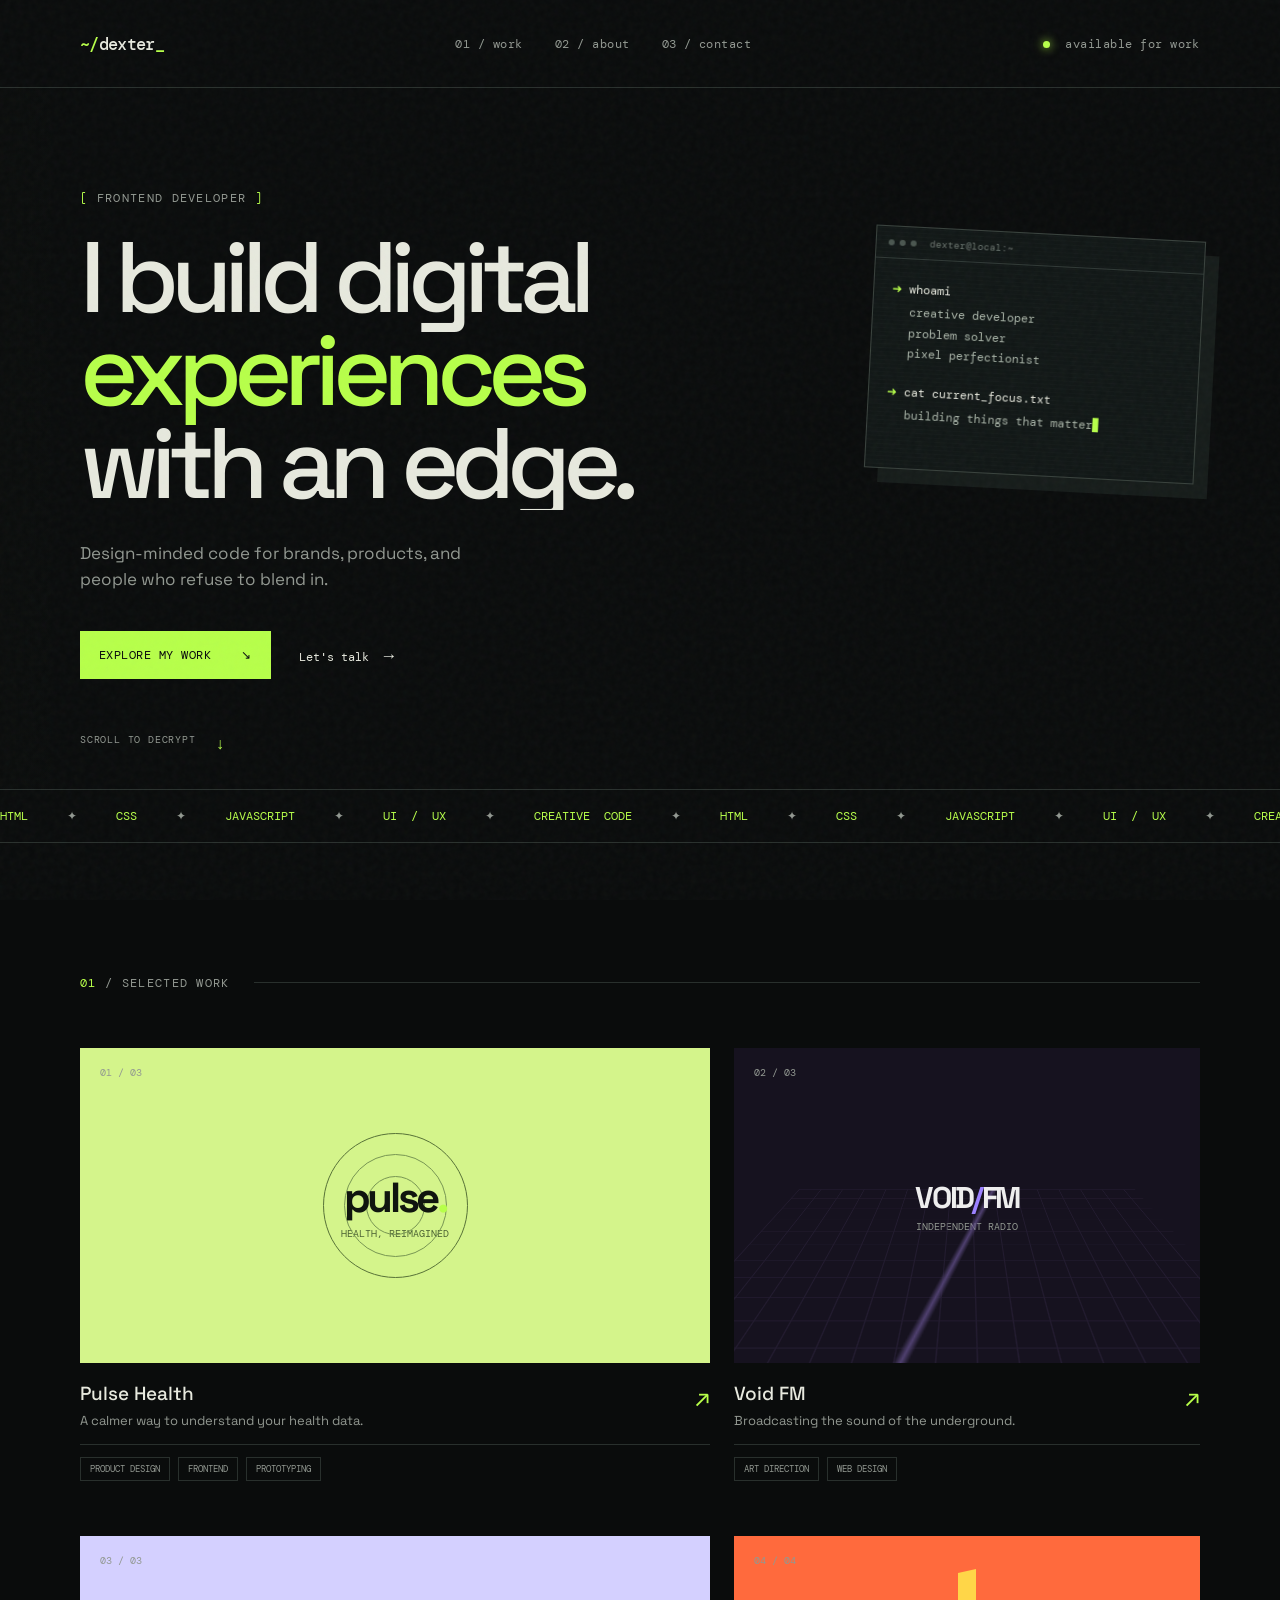
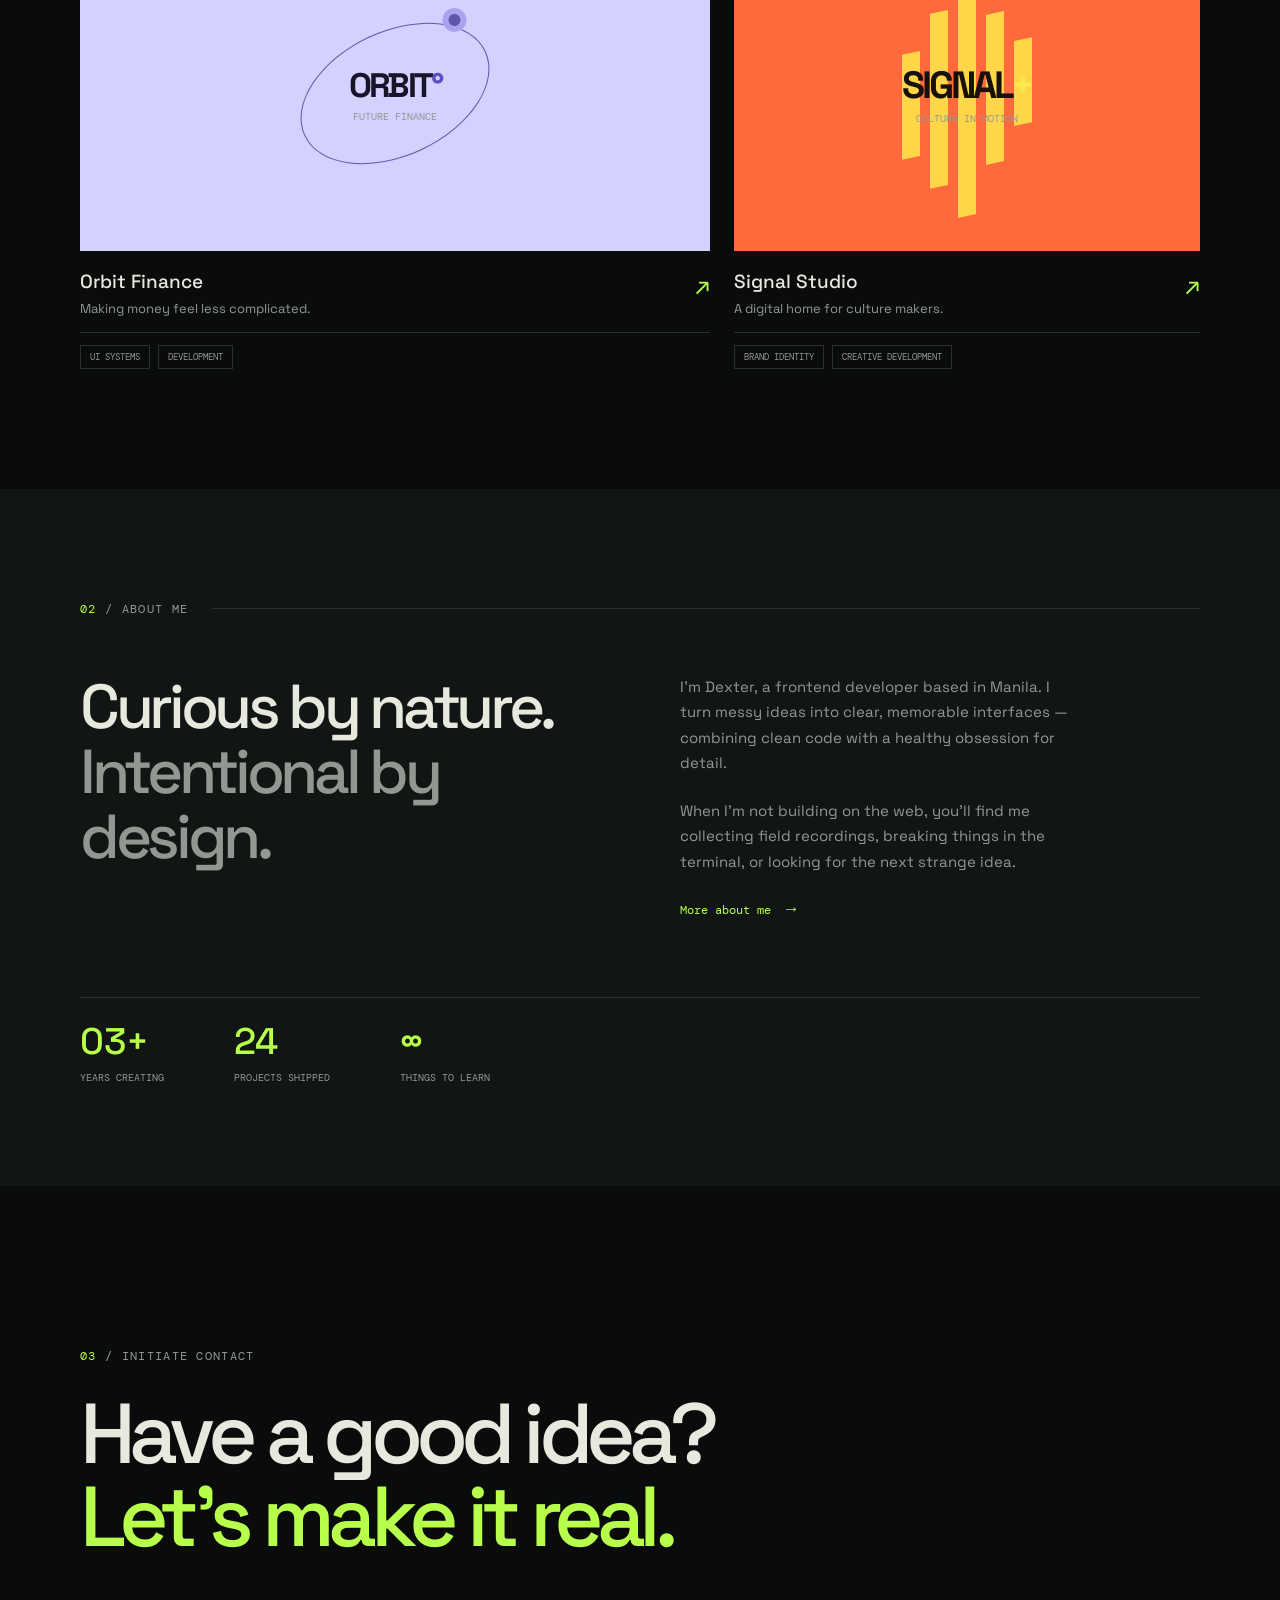
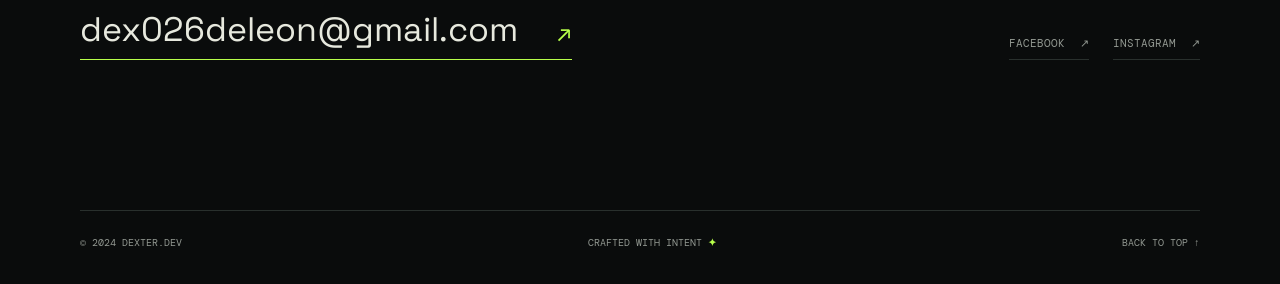
==== index.html @ cd5ebeda "Deploy to GitHub Pages: Move index.html to root and update all links - Added root-level index.html f" ====
<!DOCTYPE html>
<html lang="en">
<head>
    <meta charset="UTF-8">
    <meta name="author" content="Dexter De Leon">
    <meta name="description" content="Dexter De Leon is a frontend developer and creative technologist building sharp, human-centered digital experiences.">
    <meta name="viewport" content="width=device-width, initial-scale=1.0">
    <title>dexter.dev // portfolio</title>
    <link rel="icon" href="./images/images.png" type="image/png">
    <link rel="stylesheet" href="./css/style.css">
</head>
<body>
    <div class="noise" aria-hidden="true"></div>
    <header class="site-header">
        <a class="brand" href="#top" aria-label="Dexter home"><span class="prompt">~/</span>dexter<span class="cursor">_</span></a>
        <nav aria-label="Primary navigation">
            <a href="#work">01 / work</a>
            <a href="#about">02 / about</a>
            <a href="#contact">03 / contact</a>
        </nav>
        <span class="status"><i></i> available for work</span>
    </header>

    <main id="top">
        <section class="hero wrapper">
            <div class="hero-copy">
                <p class="eyebrow"><span class="green">[</span> frontend developer <span class="green">]</span></p>
                <h1>I build digital<br><em>experiences</em><br>with an edge.</h1>
                <p class="lede">Design-minded code for brands, products, and people who refuse to blend in.</p>
                <div class="hero-actions">
                    <a class="button button-primary" href="#work">Explore my work <span>↘</span></a>
                    <a class="text-link" href="#contact">Let's talk <span>→</span></a>
                </div>
            </div>
            <div class="terminal-card" aria-label="Developer terminal">
                <div class="terminal-bar"><span></span><span></span><span></span><b>dexter@local:~</b></div>
                <div class="terminal-body">
                    <p><span class="green">➜</span> whoami</p>
                    <p class="terminal-output">creative developer<br>problem solver<br>pixel perfectionist</p>
                    <p><span class="green">➜</span> cat current_focus.txt</p>
                    <p class="terminal-output">building things that matter<span class="blink">▋</span></p>
                </div>
            </div>
            <div class="scroll-note"><span>scroll to decrypt</span><b>↓</b></div>
        </section>

        <section class="marquee" aria-label="Skills">
            <div>HTML <span>✦</span> CSS <span>✦</span> JAVASCRIPT <span>✦</span> UI / UX <span>✦</span> CREATIVE CODE <span>✦</span> HTML <span>✦</span> CSS <span>✦</span> JAVASCRIPT <span>✦</span> UI / UX <span>✦</span> CREATIVE CODE <span>✦</span></div>
        </section>

        <section id="work" class="section wrapper">
            <div class="section-heading"><p class="eyebrow"><span class="green">01</span> / selected work</p><span class="heading-line"></span></div>
            <div class="work-grid">
                <a class="project project-featured" href="./html/pulse-health.html">
                    <div class="project-visual visual-pulse"><span class="visual-label">01 / 03</span><div class="pulse-ring"></div><strong>pulse<span>.</span></strong><small>health, reimagined</small></div>
                    <div class="project-info"><div><h3>Pulse Health</h3><p>A calmer way to understand your health data.</p></div><span class="arrow">↗</span></div>
                    <div class="tags"><span>product design</span><span>frontend</span><span>prototyping</span></div>
                </a>
                <a class="project" href="./html/void-fm.html">
                    <div class="project-visual visual-void"><span class="visual-label">02 / 03</span><div class="void-grid"></div><strong>VOID<span>/</span>FM</strong><small>independent radio</small></div>
                    <div class="project-info"><div><h3>Void FM</h3><p>Broadcasting the sound of the underground.</p></div><span class="arrow">↗</span></div>
                    <div class="tags"><span>art direction</span><span>web design</span></div>
                </a>
                <a class="project" href="./html/orbit-finance.html">
                    <div class="project-visual visual-orbit"><span class="visual-label">03 / 03</span><div class="orbit"></div><strong>ORBIT<span>°</span></strong><small>future finance</small></div>
                    <div class="project-info"><div><h3>Orbit Finance</h3><p>Making money feel less complicated.</p></div><span class="arrow">↗</span></div>
                    <div class="tags"><span>ui systems</span><span>development</span></div>
                </a>
                <a class="project project-fourth" href="./html/signal-studio.html">
                    <div class="project-visual visual-signal"><span class="visual-label">04 / 04</span><div class="signal-bars"><i></i><i></i><i></i><i></i><i></i></div><strong>SIGNAL<span>+</span></strong><small>culture in motion</small></div>
                    <div class="project-info"><div><h3>Signal Studio</h3><p>A digital home for culture makers.</p></div><span class="arrow">↗</span></div>
                    <div class="tags"><span>brand identity</span><span>creative development</span></div>
                </a>
            </div>
        </section>

        <section id="about" class="about-section">
            <div class="wrapper about-layout">
                <div class="section-heading"><p class="eyebrow"><span class="green">02</span> / about me</p><span class="heading-line"></span></div>
                <div class="about-content">
                    <h2>Curious by nature.<br><span>Intentional by design.</span></h2>
                    <div class="about-text"><p>I'm Dexter, a frontend developer based in Manila. I turn messy ideas into clear, memorable interfaces — combining clean code with a healthy obsession for detail.</p><p>When I'm not building on the web, you'll find me collecting field recordings, breaking things in the terminal, or looking for the next strange idea.</p><a class="text-link" href="./html/aboutme.html">More about me <span>→</span></a></div>
                </div>
                <div class="stats"><div><strong>03+</strong><span>years creating</span></div><div><strong>24</strong><span>projects shipped</span></div><div><strong>∞</strong><span>things to learn</span></div></div>
            </div>
        </section>

        <section id="contact" class="contact-section wrapper">
            <p class="eyebrow"><span class="green">03</span> / initiate contact</p>
            <h2>Have a good idea?<br><em>Let's make it real.</em></h2>
            <div class="contact-links">
                <a class="contact-email" href="mailto:dex026deleon@gmail.com">dex026deleon@gmail.com <span>↗</span></a>
                <div class="social-links" aria-label="Social media links">
                    <a href="https://www.facebook.com/deex3deex/" target="_blank" rel="noopener noreferrer"><span>facebook</span> ↗</a>
                    <a href="https://www.instagram.com/dexx3dexx/?hl=en" target="_blank" rel="noopener noreferrer"><span>instagram</span> ↗</a>
                </div>
            </div>
        </section>
    </main>
    <footer class="site-footer wrapper"><span>© 2024 dexter.dev</span><span>crafted with intent <b>✦</b></span><a href="#top">back to top ↑</a></footer>
</body>
</html>
---- css/style.css ----
@import url('https://fonts.googleapis.com/css2?family=DM+Mono:wght@400;500&family=Space+Grotesk:wght@400;500;600;700&display=swap');

:root{--ink:#0a0c0c;--paper:#e7e9de;--muted:#929891;--green:#b7ff4a;--line:#29302d;--purple:#9c82ff}
*{box-sizing:border-box}html{scroll-behavior:smooth}body{margin:0;overflow-x:hidden;background:var(--ink);color:var(--paper);font-family:'Space Grotesk',Arial,sans-serif}a{color:inherit;text-decoration:none}.wrapper{width:min(1120px,calc(100% - 64px));margin:auto}.noise{position:fixed;inset:0;pointer-events:none;opacity:.035;z-index:5;background-image:url("data:image/svg+xml,%3Csvg viewBox='0 0 180 180' xmlns='http://www.w3.org/2000/svg'%3E%3Cfilter id='n'%3E%3CfeTurbulence type='fractalNoise' baseFrequency='.8' numOctaves='4' stitchTiles='stitch'/%3E%3C/filter%3E%3Crect width='100%25' height='100%25' filter='url(%23n)'/%3E%3C/svg%3E")}.site-header{height:88px;border-bottom:1px solid var(--line);display:flex;align-items:center;justify-content:space-between;padding:0 max(32px,calc((100vw - 1120px)/2));font-family:'DM Mono',monospace;font-size:12px;letter-spacing:.04em}.brand{font-size:17px;font-weight:500;letter-spacing:-.04em}.prompt,.green{color:var(--green)}.cursor{color:var(--green);animation:blink 1s step-end infinite}.site-header nav{display:flex;gap:32px;color:var(--muted)}.site-header nav a:hover,.text-link:hover,.site-footer a:hover{color:var(--green)}.status{color:var(--muted)}.status i{display:inline-block;width:7px;height:7px;background:var(--green);border-radius:50%;margin-right:8px;box-shadow:0 0 10px var(--green)}.hero{min-height:600px;display:flex;align-items:center;position:relative;padding:90px 0 110px}.hero-copy{width:64%;position:relative;z-index:1}.eyebrow{color:var(--muted);font:12px 'DM Mono',monospace;text-transform:uppercase;letter-spacing:.11em}.hero h1{font-size:clamp(52px,8vw,100px);line-height:.93;letter-spacing:-.08em;margin:25px 0 30px;font-weight:500}.hero h1 em,.contact-section em{color:var(--green);font-style:normal}.lede{max-width:390px;color:var(--muted);font-size:17px;line-height:1.55}.hero-actions{display:flex;align-items:center;gap:28px;margin-top:38px}.button{display:inline-flex;align-items:center;gap:30px;padding:15px 18px;border:1px solid var(--green);font:12px 'DM Mono',monospace;text-transform:uppercase;letter-spacing:.04em}.button-primary{background:var(--green);color:var(--ink)}.button-primary:hover{background:transparent;color:var(--green)}.text-link{font:12px 'DM Mono',monospace;color:var(--paper)}.text-link span{font-size:17px;margin-left:8px}.terminal-card{position:absolute;right:0;top:145px;width:330px;background:#111716;border:1px solid #39423d;box-shadow:14px 14px 0 #161c1a;transform:rotate(3deg)}.terminal-bar{height:32px;border-bottom:1px solid #303936;display:flex;align-items:center;gap:5px;padding:0 12px;color:#69736d;font:10px 'DM Mono',monospace}.terminal-bar span{width:6px;height:6px;border-radius:50%;background:#4a564f}.terminal-bar b{font-weight:400;margin-left:8px}.terminal-body{padding:20px 18px 25px;font:12px/1.7 'DM Mono',monospace}.terminal-body p{margin:0}.terminal-output{color:#a8b3a7;margin:3px 0 18px!important;padding-left:18px}.blink{color:var(--green);animation:blink 1s step-end infinite}.scroll-note{position:absolute;bottom:35px;left:0;display:flex;gap:20px;color:var(--muted);font:10px 'DM Mono',monospace;text-transform:uppercase;letter-spacing:.08em}.scroll-note b{color:var(--green);font-size:16px}.marquee{border-block:1px solid var(--line);overflow:hidden;padding:18px 0;color:var(--green);white-space:nowrap;font:12px 'DM Mono',monospace}.marquee div{word-spacing:7px;animation:move 30s linear infinite}.marquee span{color:var(--muted);margin:0 25px}.section{padding:120px 0}.section-heading{display:flex;align-items:center;gap:24px;margin-bottom:45px}.heading-line{height:1px;background:var(--line);flex:1}.work-grid{display:grid;grid-template-columns:1.15fr .85fr;gap:55px 24px}.project:nth-child(3){grid-column:auto}.project-visual{height:315px;position:relative;overflow:hidden;display:flex;flex-direction:column;justify-content:center;align-items:center}.visual-label{position:absolute;top:18px;left:20px;color:var(--muted);font:10px 'DM Mono',monospace}.project-visual strong{font-size:42px;letter-spacing:-.08em;position:relative}.project-visual strong span{color:var(--green)}.project-visual small{font:10px 'DM Mono',monospace;text-transform:uppercase;color:var(--muted);margin-top:3px}.visual-pulse{background:#d4f48b;color:#10150f}.visual-pulse small{color:#4d6335}.pulse-ring{width:145px;height:145px;border:1px solid #587238;border-radius:50%;position:absolute;animation:pulse 3s infinite}.pulse-ring:after,.pulse-ring:before{content:'';position:absolute;inset:20px;border:1px solid #789653;border-radius:50%}.pulse-ring:after{inset:42px}.visual-void{background:#16121f;color:#eee}.visual-void strong{font-size:30px}.visual-void strong span{color:var(--purple)}.void-grid{position:absolute;inset:0;background:linear-gradient(105deg,transparent 48%,#6d589a 49%,transparent 50%),linear-gradient(#292039 1px,transparent 1px),linear-gradient(90deg,#292039 1px,transparent 1px);background-size:auto,30px 30px,30px 30px;opacity:.65;transform:perspective(300px) rotateX(40deg) scale(1.4);transform-origin:bottom}.visual-orbit{background:#d4d0ff;color:#191529}.visual-orbit strong{font-size:34px}.visual-orbit strong span{color:#5d50bd}.orbit{height:125px;width:200px;border:1px solid #6156a7;border-radius:50%;transform:rotate(-25deg);position:absolute}.orbit:after{content:'';position:absolute;width:12px;height:12px;background:#6156a7;border-radius:50%;right:8px;top:14px;box-shadow:0 0 0 6px #aaa4ef}.project{display:block}.project-info{display:flex;justify-content:space-between;margin-top:18px;border-bottom:1px solid var(--line);padding-bottom:15px}.project h3{font-size:19px;margin:0 0 6px;font-weight:500}.project-info p{color:var(--muted);font-size:13px;margin:0}.arrow{font-size:25px;color:var(--green);transition:transform .3s ease}.project:hover .arrow{transform:translate(4px,-4px)}.tags{display:flex;gap:8px;margin-top:12px;flex-wrap:wrap}.tags span{border:1px solid var(--line);padding:5px 9px;color:var(--muted);font-size:10px;text-transform:uppercase;transition:all .3s ease;cursor:default}.project:hover .tags span{border-color:var(--green);color:var(--green);background:rgba(183,255,74,.05);box-shadow:0 0 12px rgba(183,255,74,.1)}.tags span:nth-child(2){transition-delay:.05s}.tags span:nth-child(3){transition-delay:.1s}.tags{display:flex;gap:8px;margin-top:12px}.tags span{border:1px solid var(--line);padding:5px 9px;color:var(--muted);font:9px 'DM Mono',monospace;text-transform:uppercase}.about-section{background:#111615;padding:100px 0}.about-content{display:grid;grid-template-columns:1fr 1fr;gap:80px}.about-content h2{font-size:clamp(35px,5vw,62px);line-height:1.05;letter-spacing:-.07em;font-weight:500;margin:0}.about-content h2 span{color:var(--muted)}.about-text{max-width:400px;color:var(--muted);font-size:15px;line-height:1.7}.about-text p{margin:0 0 22px}.about-text .text-link{color:var(--green)}.stats{border-top:1px solid var(--line);display:flex;gap:70px;margin-top:75px;padding-top:20px}.stats strong{font-size:37px;font-weight:500;display:block;color:var(--green)}.stats span{color:var(--muted);font:10px 'DM Mono',monospace;text-transform:uppercase}.contact-section{padding:150px 0}.contact-section h2{font-size:clamp(44px,7vw,85px);font-weight:500;line-height:.98;letter-spacing:-.08em;margin:28px 0 50px}.contact-email{font-size:clamp(20px,3vw,34px);border-bottom:1px solid var(--green);padding-bottom:8px}.contact-email span{color:var(--green);font-size:24px;margin-left:30px}.site-footer{border-top:1px solid var(--line);padding:25px 0 35px;display:flex;justify-content:space-between;color:var(--muted);font:10px 'DM Mono',monospace;text-transform:uppercase}.site-footer b{color:var(--green)}.about-page{padding:110px 0 180px}.about-page h1{font-size:clamp(55px,10vw,130px);line-height:.9;letter-spacing:-.09em;font-weight:500;margin:28px 0 90px}.about-page h1 em{color:var(--green);font-style:normal}.about-page-grid{display:grid;grid-template-columns:1fr 1fr;gap:100px;margin-bottom:65px}.about-page-copy{max-width:490px;color:var(--muted);font-size:16px;line-height:1.7}.large-copy{color:var(--paper);font-size:26px;line-height:1.25!important;letter-spacing:-.03em}.large-copy span{color:var(--green)}.manifesto{border-top:1px solid var(--line);font:14px 'DM Mono',monospace}.manifesto p{border-bottom:1px solid var(--line);padding:18px 0;margin:0}.manifesto .green{margin-right:20px}.back-link{position:absolute;left:50%;transform:translateX(-50%);color:var(--muted)}
@keyframes blink{50%{opacity:0}}@keyframes move{to{transform:translateX(-25%)}}@keyframes pulse{50%{transform:scale(1.12);opacity:.55}}
.contact-links{display:flex;align-items:flex-end;justify-content:space-between;gap:30px}.social-links{display:flex;gap:24px;font:11px 'DM Mono',monospace;text-transform:uppercase}.social-links a{color:var(--muted);border-bottom:1px solid var(--line);padding-bottom:9px}.social-links a:hover{color:var(--green);border-color:var(--green)}.social-links a span{margin-right:8px}
@media(max-width:700px){.wrapper{width:calc(100% - 40px)}.site-header{height:70px;padding:0 20px}.site-header nav{display:none}.status{font-size:9px}.hero{padding:80px 0 110px;min-height:720px;display:block}.hero-copy{width:100%}.hero h1{font-size:57px}.terminal-card{position:relative;right:auto;top:auto;margin:65px 0 0 auto;width:min(330px,100%)}.scroll-note{bottom:25px}.section{padding:80px 0}.work-grid{display:block}.project{margin-bottom:50px}.project:nth-child(3){grid-column:auto}.project-visual{height:270px}.about-section{padding:75px 0}.about-content,.about-page-grid{display:block}.about-content h2{margin-bottom:35px}.stats{gap:25px;margin-top:55px}.stats strong{font-size:28px}.stats span{font-size:8px}.contact-section{padding:100px 0}.contact-section h2{margin-bottom:38px}.contact-email span{margin-left:10px}.site-footer{gap:15px;flex-wrap:wrap}.site-footer span:nth-child(2){display:none}.about-page{padding:80px 0 120px}.about-page h1{margin-bottom:60px}.about-page-grid{margin-bottom:50px}.about-page-copy{margin-bottom:60px}.back-link{position:static;transform:none;margin-left:auto;font-size:10px}}
@media(max-width:700px){.contact-links{align-items:flex-start;flex-direction:column}.social-links{flex-wrap:wrap}}
.project{display:block}.case-main{padding:105px 0 140px;animation:case-enter .9s cubic-bezier(.22,1,.36,1) both}.case-main h1{font-size:clamp(58px,10vw,128px);line-height:.9;letter-spacing:-.09em;font-weight:500;margin:25px 0 18px;animation:case-title-in 1s cubic-bezier(.22,1,.36,1) .2s both}.case-main .case-intro{animation:case-intro-in .8s ease .35s both}.case-main h1 em{color:var(--green);font-style:normal}.case-intro{color:var(--muted);font-size:20px;margin:0 0 60px}.case-hero{height:490px;position:relative;display:flex;align-items:center;justify-content:center;flex-direction:column;overflow:hidden;animation:case-hero-in 1.2s cubic-bezier(.22,1,.36,1) .4s both}.case-hero strong{font-size:clamp(55px,9vw,110px);letter-spacing:-.09em;position:relative}.case-hero strong span{color:var(--green)}.case-hero small{font:12px 'DM Mono',monospace;text-transform:uppercase;color:var(--muted);position:relative}.case-hero .pulse-ring{width:260px;height:260px}.case-hero .void-grid{transform:perspective(500px) rotateX(35deg) scale(1.4)}.case-details{display:grid;grid-template-columns:repeat(3,1fr);border-bottom:1px solid var(--line);padding:25px 0 32px;gap:20px;animation:case-details-in .9s ease .5s both}.case-details span,.case-details b{display:block;font:10px 'DM Mono',monospace;text-transform:uppercase}.case-details span{color:var(--muted);margin-bottom:12px}.case-details b{font-weight:400}.case-copy{display:grid;grid-template-columns:1fr 1fr;gap:80px;padding:100px 0;animation:case-copy-in 1s ease .6s both}.case-copy h2{font-size:clamp(40px,6vw,72px);line-height:.95;letter-spacing:-.08em;font-weight:500;margin:22px 0}.case-copy>div:last-child{max-width:430px;color:var(--muted);font-size:16px;line-height:1.7}.case-copy>div:last-child p{margin:0 0 22px}
@media(max-width:700px){.case-main{padding:75px 0 100px}.case-intro{font-size:17px;margin-bottom:40px}.case-hero{height:330px}.case-details{grid-template-columns:1fr;gap:18px}.case-details span{margin-bottom:5px}.case-copy{display:block;padding:70px 0}.case-copy>div:last-child{margin-top:40px}.case-main .button{font-size:10px}}
.visual-signal{background:#ff6a3d;color:#18100d}.visual-signal strong{font-size:38px}.visual-signal strong span{color:#ffe94a}.signal-bars{position:absolute;inset:0;display:flex;align-items:center;justify-content:center;gap:10px;transform:skewY(-12deg);opacity:.85}.signal-bars i{display:block;width:18px;height:105px;background:#ffe94a}.signal-bars i:nth-child(2){height:175px}.signal-bars i:nth-child(3){height:245px}.signal-bars i:nth-child(4){height:150px}.signal-bars i:nth-child(5){height:85px}.visual-signal strong,.visual-signal small{z-index:1}.case-hero .signal-bars{gap:16px}.case-hero .signal-bars i{width:28px}
@media(max-width:700px){.case-hero .signal-bars{gap:8px}.case-hero .signal-bars i{width:18px}}
@media(max-width:700px){html,body{width:100%;min-width:0}.wrapper{width:calc(100% - 32px)}.site-header{padding:0 16px;gap:14px}.site-header .status{white-space:nowrap}.hero{padding:64px 0 95px;min-height:auto}.hero h1{font-size:clamp(42px,14vw,62px);max-width:100%;word-break:normal}.hero-copy{width:100%}.lede{font-size:15px;max-width:32rem}.hero-actions{gap:18px;flex-wrap:wrap}.button{max-width:100%;gap:18px}.terminal-card{width:calc(100% - 12px);margin:52px 0 0 auto}.scroll-note{position:relative;bottom:auto;margin-top:58px}.marquee{font-size:10px}.marquee span{margin:0 14px}.section{padding:76px 0}.section-heading{gap:14px;margin-bottom:30px}.work-grid{grid-template-columns:1fr;gap:0}.project,.project:nth-child(3){grid-column:auto;width:100%;margin-bottom:48px}.project-visual{height:240px}.project-visual strong{font-size:36px}.about-section{padding:76px 0}.about-content{grid-template-columns:1fr;gap:34px}.about-content h2{font-size:clamp(38px,11vw,54px)}.about-text{font-size:14px}.stats{gap:0;justify-content:space-between}.stats strong{font-size:26px}.stats span{font-size:8px}.contact-section{padding:90px 0}.contact-section h2{font-size:clamp(40px,12vw,60px)}.contact-links{width:100%}.contact-email{font-size:clamp(18px,5vw,27px);word-break:break-word}.social-links{gap:16px}.site-footer{padding-bottom:24px}.case-main{padding:72px 0 90px}.case-main h1{font-size:clamp(52px,15vw,80px)}.case-intro{font-size:17px;line-height:1.4}.case-hero{height:300px}.case-details{grid-template-columns:1fr 1fr;gap:24px 14px}.case-details>div:last-child{grid-column:1/-1}.case-details b{line-height:1.4}.case-copy{grid-template-columns:1fr;gap:20px;padding:68px 0}.case-copy h2{font-size:clamp(42px,12vw,65px)}.case-copy>div:last-child{font-size:15px}.case-main .button{white-space:normal}.about-page{padding:72px 0 100px}.about-page h1{font-size:clamp(54px,16vw,88px);margin-bottom:52px}.about-page-grid{grid-template-columns:1fr;gap:0}.large-copy{font-size:22px}.manifesto{margin-top:45px}}
@media(max-width:700px){.site-header .back-link{position:static;left:auto;transform:none;margin-left:auto;white-space:nowrap}.case-page .site-header{gap:8px}.case-page .site-header .status{display:none}.case-page .site-header .back-link{font-size:10px}}
::selection{background:var(--green);color:var(--ink)}a:focus-visible{outline:2px solid var(--green);outline-offset:5px}.project{transition:transform .25s ease}.project:hover{transform:translateY(-8px)}.project:hover .project-visual{box-shadow:0 0 0 1px var(--green),0 0 30px rgba(183,255,74,.12),0 0 50px rgba(183,255,74,.08),inset 0 0 20px rgba(183,255,74,.05)}.project-visual{transition:box-shadow .25s ease,transform .35s ease}.project:hover .project-visual{transform:scale(1.03)}.project-info h3{transition:color .2s ease}.project:hover .project-info h3{color:var(--green)}.project:before{content:"";position:absolute;top:0;left:-100%;width:100%;height:100%;background:linear-gradient(90deg,transparent,rgba(255,255,255,.1),transparent);transition:left .6s ease;pointer-events:none;z-index:10}.project:hover:before{left:100%}.terminal-card:after,.case-hero:after{content:"";position:absolute;inset:0;pointer-events:none;background:repeating-linear-gradient(0deg,transparent 0,transparent 3px,rgba(255,255,255,.025) 4px);mix-blend-mode:screen}.terminal-card{overflow:hidden}.case-hero{isolation:isolate}.case-hero:after{z-index:2}.project{position:relative;overflow:hidden}
.site-header nav a,.text-link,.social-links a,.site-footer a{position:relative;transition:color .35s ease}.site-header nav a:after,.text-link:after,.social-links a:after,.site-footer a:after{content:"";position:absolute;left:0;right:100%;bottom:-7px;height:1px;background:var(--green);transition:right .35s cubic-bezier(.22,1,.36,1)}.site-header nav a:hover:after,.text-link:hover:after,.social-links a:hover:after,.site-footer a:hover:after{right:0}.button{position:relative;overflow:hidden;transition:color .35s ease,background-color .35s ease,box-shadow .35s ease}.button:before{content:"";position:absolute;top:0;bottom:0;left:-40%;width:25%;background:rgba(255,255,255,.3);transform:skewX(-18deg);transition:left .6s ease}.button:hover:before{left:125%}.button:hover{box-shadow:0 0 24px rgba(183,255,74,.16)}.contact-email{transition:color .35s ease,border-color .35s ease}.contact-email:hover{color:var(--green);border-color:var(--paper)}.social-links a:hover{transform:translateY(-2px)}.social-links a{transition:color .35s ease,transform .35s ease}.project{transition:transform .5s cubic-bezier(.22,1,.36,1)}.project:hover{transform:translateY(-6px)}.project-visual{transition:box-shadow .5s ease,filter .5s ease}.project:hover .project-visual{filter:saturate(1.08)}
.hero:before{content:"";position:absolute;inset:0;pointer-events:none;background:linear-gradient(90deg,transparent 0,rgba(183,255,74,.04) 50%,transparent 100%);transform:translateX(-100%)}.project{transition:transform .25s ease}.project:hover{transform:translateY(-8px)}
/* Keep the whole page alive, not just the hero. */
.about-section,.contact-section{animation:section-drift 9s ease-in-out infinite alternate}.project{animation:project-entrance .8s cubic-bezier(.22,1,.36,1) both}.project:nth-child(2){animation-delay:.1s}.project:nth-child(3){animation-delay:.2s}.project:nth-child(4){animation-delay:.3s}.project-visual{animation:visual-shimmer 5s ease-in-out infinite alternate}.project:nth-child(2) .project-visual{animation-delay:.6s}.project:nth-child(3) .project-visual{animation-delay:1.2s}.project:nth-child(4) .project-visual{animation-delay:1.8s}@keyframes section-drift{from{background-position:0 0}to{background-position:0 18px}}@keyframes visual-shimmer{from{filter:brightness(1)}to{filter:brightness(1.08)}}@keyframes project-entrance{from{opacity:0;transform:translateY(20px)}to{opacity:1;transform:translateY(0)}}@keyframes void-shift{0%,100%{transform:perspective(500px) rotateX(35deg) scale(1.4) rotateY(0deg)}50%{transform:perspective(500px) rotateX(35deg) scale(1.4) rotateY(8deg)}}@keyframes case-enter{from{opacity:0}to{opacity:1}}@keyframes case-title-in{from{opacity:0;transform:translateY(-12px)}to{opacity:1;transform:translateY(0)}}@keyframes case-intro-in{from{opacity:0;color:var(--line)}to{opacity:1;color:var(--muted)}}@keyframes case-hero-in{from{opacity:0;transform:scale(.96) translateY(12px);filter:blur(4px)}to{opacity:1;transform:scale(1) translateY(0);filter:blur(0)}}@keyframes case-details-in{from{opacity:0}to{opacity:1}}@keyframes case-copy-in{from{opacity:0;transform:translateY(8px)}to{opacity:1;transform:translateY(0)}}
.hero:before{animation:hero-scan 12s linear infinite}.hero-copy{animation:boot-up .9s cubic-bezier(.22,1,.36,1) .1s both}.hero h1{animation:terminal-type 1.1s steps(18,end) .25s both}.terminal-card{animation:terminal-enter 1s cubic-bezier(.22,1,.36,1) .35s both,terminal-breathe 7s ease-in-out 1.35s infinite}.scroll-note{animation:fade-up .8s ease 1s both}.marquee div{animation:marquee-drift 35s linear infinite}.visual-signal .signal-bars i{animation:signal-pulse 2.4s ease-in-out infinite}.visual-signal .signal-bars i:nth-child(2){animation-delay:.12s}.visual-signal .signal-bars i:nth-child(3){animation-delay:.24s}.visual-signal .signal-bars i:nth-child(4){animation-delay:.36s}.visual-signal .signal-bars i:nth-child(5){animation-delay:.48s}.orbit{animation:orbit-drift 8s ease-in-out infinite}.void-grid{animation:void-shift 8s ease-in-out infinite}.pulse-ring{animation:pulse 3s ease-in-out infinite,pulse-spin 18s linear infinite}@keyframes boot-up{from{opacity:0;transform:translateY(18px);clip-path:inset(0 0 100% 0)}to{opacity:1;transform:translateY(0);clip-path:inset(0)}}@keyframes terminal-type{from{opacity:0;clip-path:inset(0 100% 0 0)}to{opacity:1;clip-path:inset(0)}}@keyframes terminal-enter{from{opacity:0;transform:rotate(3deg) translateY(30px) scale(.96)}to{opacity:1;transform:rotate(3deg) translateY(0) scale(1)}}@keyframes terminal-breathe{50%{transform:rotate(3deg) translateY(-5px)}}@keyframes fade-up{from{opacity:0;transform:translateY(8px)}to{opacity:1;transform:translateY(0)}}@keyframes hero-scan{0%,100%{transform:translateX(-100%);opacity:0}15%,65%{opacity:1}45%{transform:translateX(100%)}}@keyframes marquee-drift{to{transform:translateX(-50%)}}
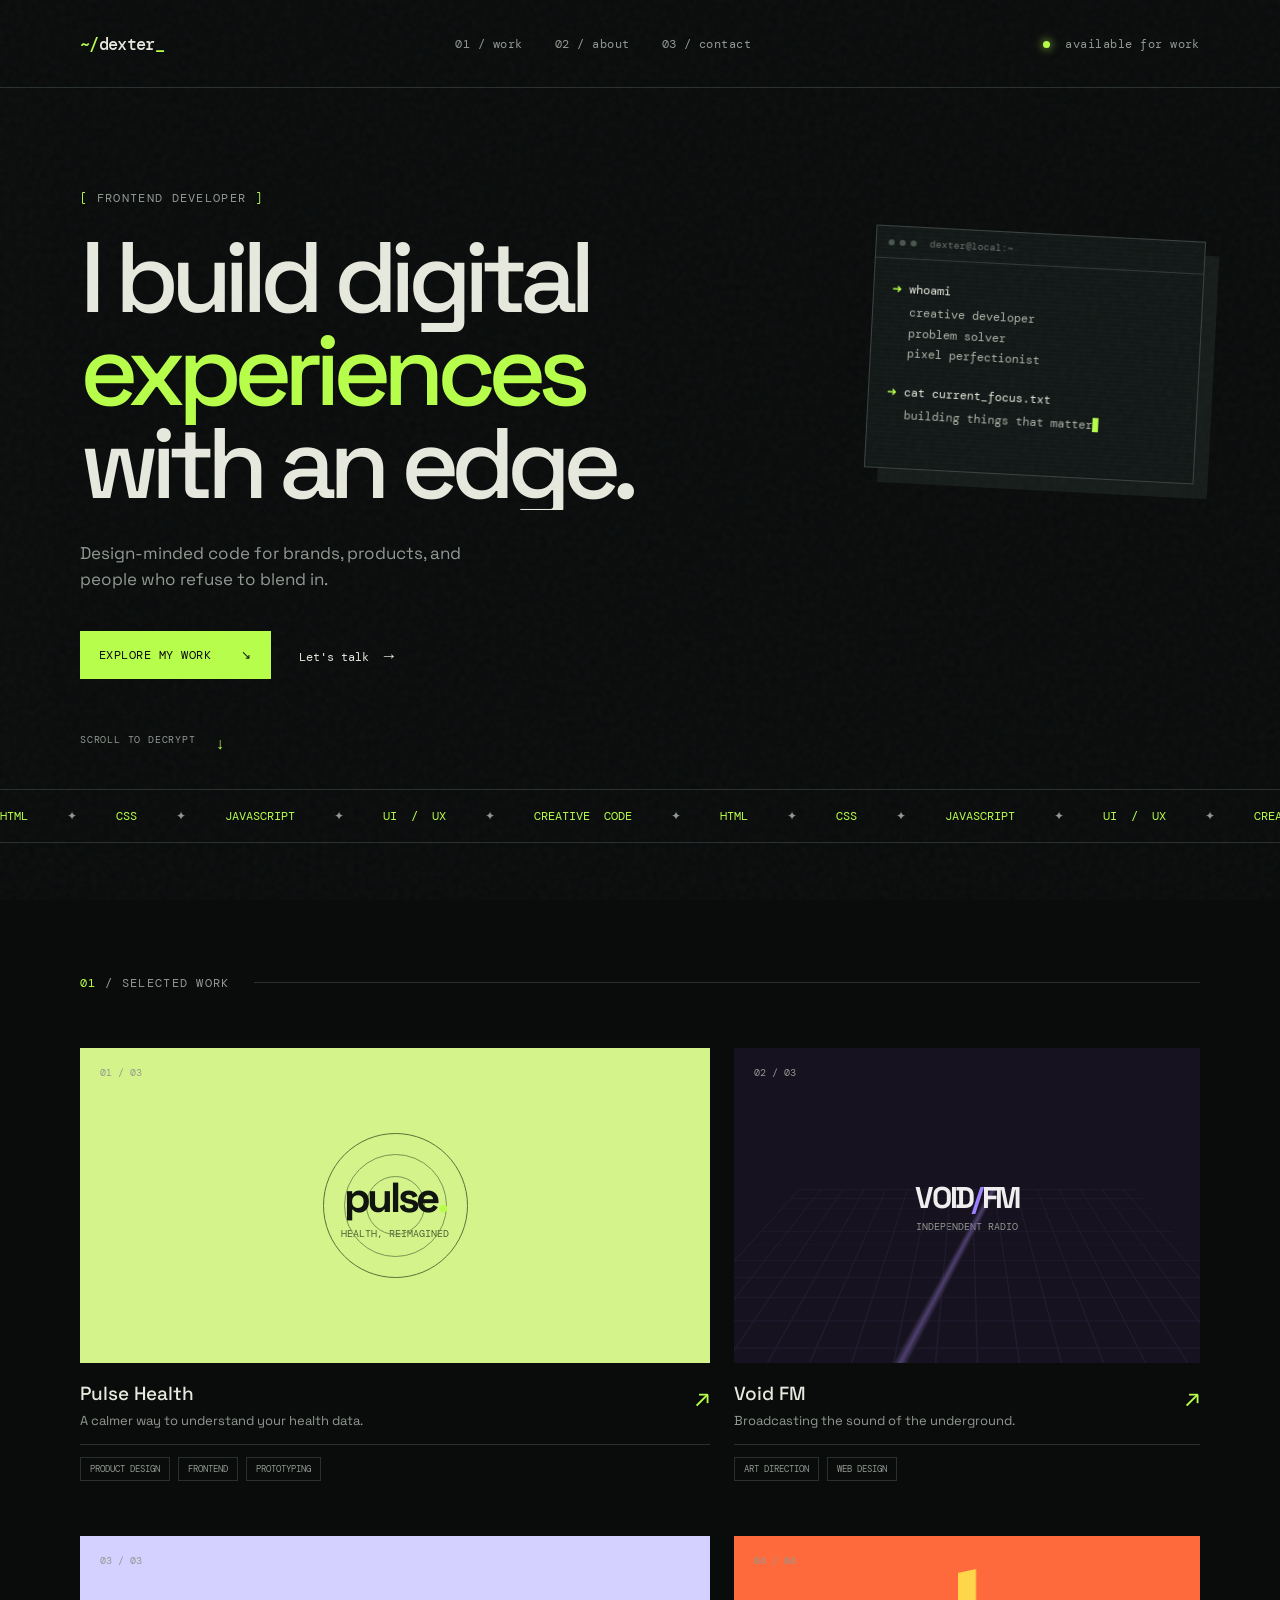
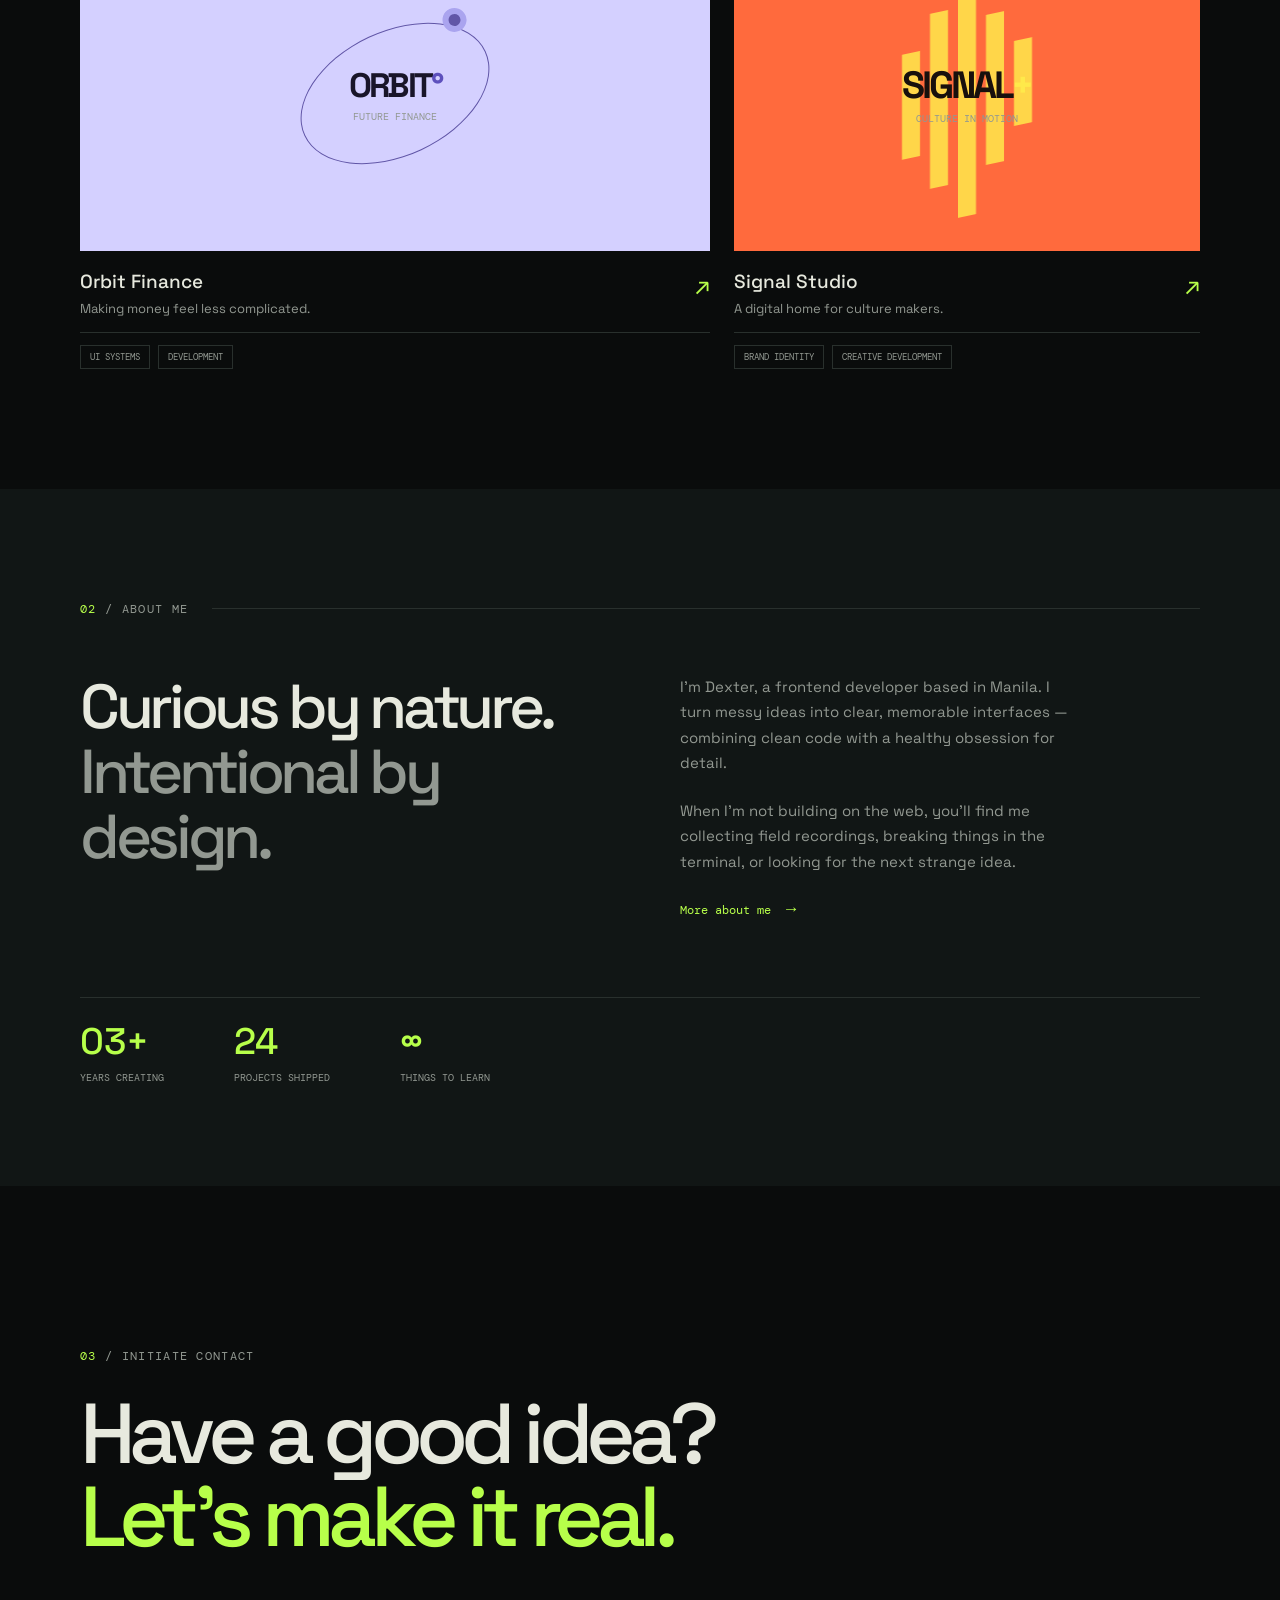
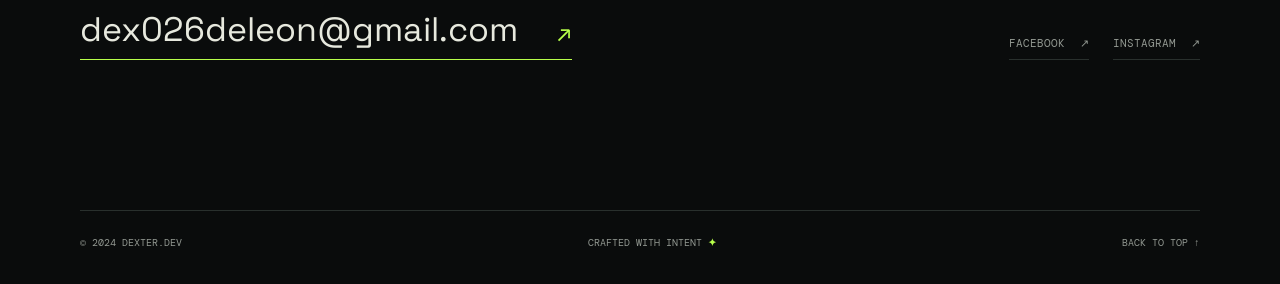
==== commit 7c4bbf6c: "Rename homepage to portfolio" ====
--- a/index.html
+++ b/index.html
@@ -2,101 +2,12 @@
 <html lang="en">
 <head>
     <meta charset="UTF-8">
-    <meta name="author" content="Dexter De Leon">
-    <meta name="description" content="Dexter De Leon is a frontend developer and creative technologist building sharp, human-centered digital experiences.">
     <meta name="viewport" content="width=device-width, initial-scale=1.0">
-    <title>dexter.dev // portfolio</title>
-    <link rel="icon" href="./images/images.png" type="image/png">
-    <link rel="stylesheet" href="./css/style.css">
+    <meta http-equiv="refresh" content="0; url=./portfolio.html">
+    <title>Redirecting to portfolio</title>
+    <link rel="canonical" href="./portfolio.html">
 </head>
 <body>
-    <div class="noise" aria-hidden="true"></div>
-    <header class="site-header">
-        <a class="brand" href="#top" aria-label="Dexter home"><span class="prompt">~/</span>dexter<span class="cursor">_</span></a>
-        <nav aria-label="Primary navigation">
-            <a href="#work">01 / work</a>
-            <a href="#about">02 / about</a>
-            <a href="#contact">03 / contact</a>
-        </nav>
-        <span class="status"><i></i> available for work</span>
-    </header>
-
-    <main id="top">
-        <section class="hero wrapper">
-            <div class="hero-copy">
-                <p class="eyebrow"><span class="green">[</span> frontend developer <span class="green">]</span></p>
-                <h1>I build digital<br><em>experiences</em><br>with an edge.</h1>
-                <p class="lede">Design-minded code for brands, products, and people who refuse to blend in.</p>
-                <div class="hero-actions">
-                    <a class="button button-primary" href="#work">Explore my work <span>↘</span></a>
-                    <a class="text-link" href="#contact">Let's talk <span>→</span></a>
-                </div>
-            </div>
-            <div class="terminal-card" aria-label="Developer terminal">
-                <div class="terminal-bar"><span></span><span></span><span></span><b>dexter@local:~</b></div>
-                <div class="terminal-body">
-                    <p><span class="green">➜</span> whoami</p>
-                    <p class="terminal-output">creative developer<br>problem solver<br>pixel perfectionist</p>
-                    <p><span class="green">➜</span> cat current_focus.txt</p>
-                    <p class="terminal-output">building things that matter<span class="blink">▋</span></p>
-                </div>
-            </div>
-            <div class="scroll-note"><span>scroll to decrypt</span><b>↓</b></div>
-        </section>
-
-        <section class="marquee" aria-label="Skills">
-            <div>HTML <span>✦</span> CSS <span>✦</span> JAVASCRIPT <span>✦</span> UI / UX <span>✦</span> CREATIVE CODE <span>✦</span> HTML <span>✦</span> CSS <span>✦</span> JAVASCRIPT <span>✦</span> UI / UX <span>✦</span> CREATIVE CODE <span>✦</span></div>
-        </section>
-
-        <section id="work" class="section wrapper">
-            <div class="section-heading"><p class="eyebrow"><span class="green">01</span> / selected work</p><span class="heading-line"></span></div>
-            <div class="work-grid">
-                <a class="project project-featured" href="./html/pulse-health.html">
-                    <div class="project-visual visual-pulse"><span class="visual-label">01 / 03</span><div class="pulse-ring"></div><strong>pulse<span>.</span></strong><small>health, reimagined</small></div>
-                    <div class="project-info"><div><h3>Pulse Health</h3><p>A calmer way to understand your health data.</p></div><span class="arrow">↗</span></div>
-                    <div class="tags"><span>product design</span><span>frontend</span><span>prototyping</span></div>
-                </a>
-                <a class="project" href="./html/void-fm.html">
-                    <div class="project-visual visual-void"><span class="visual-label">02 / 03</span><div class="void-grid"></div><strong>VOID<span>/</span>FM</strong><small>independent radio</small></div>
-                    <div class="project-info"><div><h3>Void FM</h3><p>Broadcasting the sound of the underground.</p></div><span class="arrow">↗</span></div>
-                    <div class="tags"><span>art direction</span><span>web design</span></div>
-                </a>
-                <a class="project" href="./html/orbit-finance.html">
-                    <div class="project-visual visual-orbit"><span class="visual-label">03 / 03</span><div class="orbit"></div><strong>ORBIT<span>°</span></strong><small>future finance</small></div>
-                    <div class="project-info"><div><h3>Orbit Finance</h3><p>Making money feel less complicated.</p></div><span class="arrow">↗</span></div>
-                    <div class="tags"><span>ui systems</span><span>development</span></div>
-                </a>
-                <a class="project project-fourth" href="./html/signal-studio.html">
-                    <div class="project-visual visual-signal"><span class="visual-label">04 / 04</span><div class="signal-bars"><i></i><i></i><i></i><i></i><i></i></div><strong>SIGNAL<span>+</span></strong><small>culture in motion</small></div>
-                    <div class="project-info"><div><h3>Signal Studio</h3><p>A digital home for culture makers.</p></div><span class="arrow">↗</span></div>
-                    <div class="tags"><span>brand identity</span><span>creative development</span></div>
-                </a>
-            </div>
-        </section>
-
-        <section id="about" class="about-section">
-            <div class="wrapper about-layout">
-                <div class="section-heading"><p class="eyebrow"><span class="green">02</span> / about me</p><span class="heading-line"></span></div>
-                <div class="about-content">
-                    <h2>Curious by nature.<br><span>Intentional by design.</span></h2>
-                    <div class="about-text"><p>I'm Dexter, a frontend developer based in Manila. I turn messy ideas into clear, memorable interfaces — combining clean code with a healthy obsession for detail.</p><p>When I'm not building on the web, you'll find me collecting field recordings, breaking things in the terminal, or looking for the next strange idea.</p><a class="text-link" href="./html/aboutme.html">More about me <span>→</span></a></div>
-                </div>
-                <div class="stats"><div><strong>03+</strong><span>years creating</span></div><div><strong>24</strong><span>projects shipped</span></div><div><strong>∞</strong><span>things to learn</span></div></div>
-            </div>
-        </section>
-
-        <section id="contact" class="contact-section wrapper">
-            <p class="eyebrow"><span class="green">03</span> / initiate contact</p>
-            <h2>Have a good idea?<br><em>Let's make it real.</em></h2>
-            <div class="contact-links">
-                <a class="contact-email" href="mailto:dex026deleon@gmail.com">dex026deleon@gmail.com <span>↗</span></a>
-                <div class="social-links" aria-label="Social media links">
-                    <a href="https://www.facebook.com/deex3deex/" target="_blank" rel="noopener noreferrer"><span>facebook</span> ↗</a>
-                    <a href="https://www.instagram.com/dexx3dexx/?hl=en" target="_blank" rel="noopener noreferrer"><span>instagram</span> ↗</a>
-                </div>
-            </div>
-        </section>
-    </main>
-    <footer class="site-footer wrapper"><span>© 2024 dexter.dev</span><span>crafted with intent <b>✦</b></span><a href="#top">back to top ↑</a></footer>
+    <p>Redirecting to <a href="./portfolio.html">the portfolio</a>...</p>
 </body>
 </html>
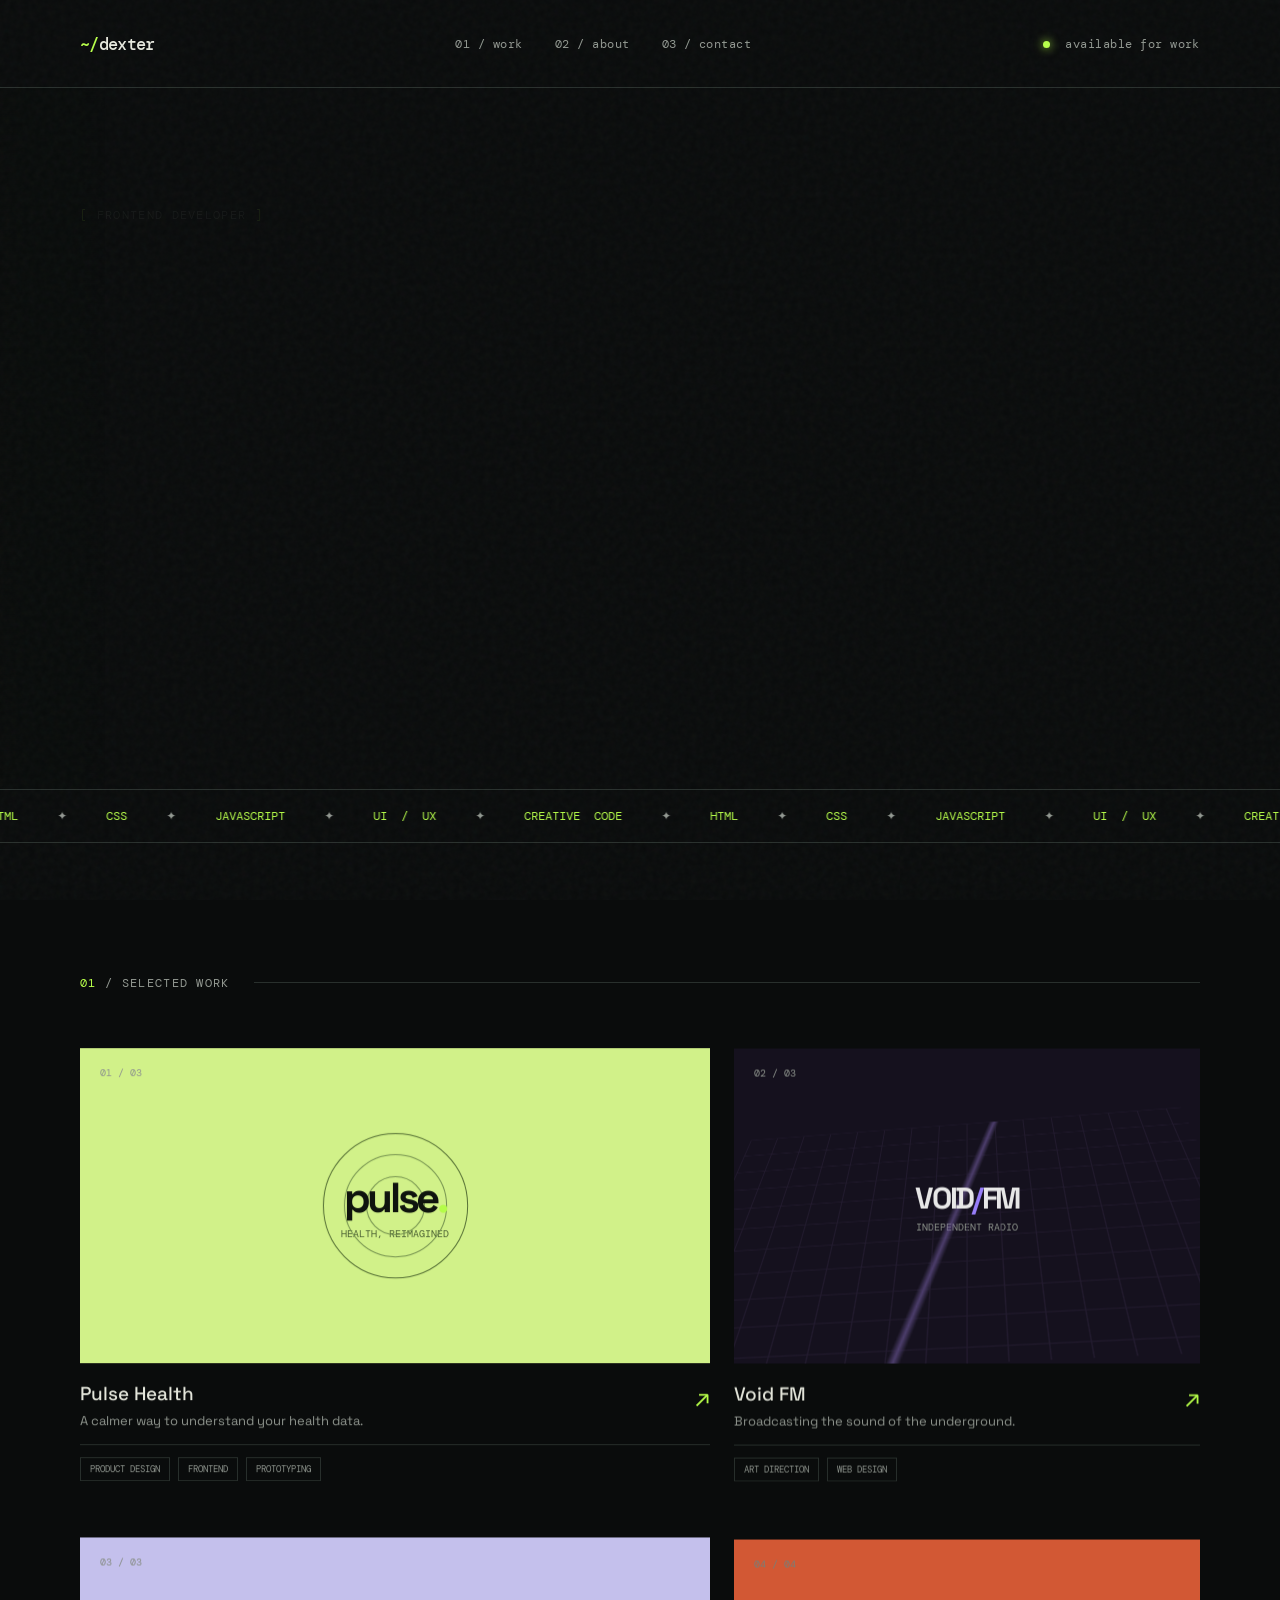
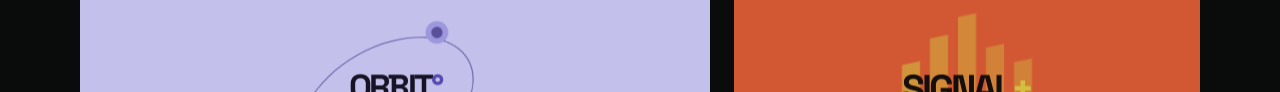
==== commit bdf92ce5: "Restore GitHub Pages redirect" ====
--- a/index.html
+++ b/index.html
@@ -3,11 +3,11 @@
 <head>
     <meta charset="UTF-8">
     <meta name="viewport" content="width=device-width, initial-scale=1.0">
-    <meta http-equiv="refresh" content="0; url=./portfolio.html">
+    <meta http-equiv="refresh" content="0; url=./html/portfolio.html">
     <title>Redirecting to portfolio</title>
-    <link rel="canonical" href="./portfolio.html">
+    <link rel="canonical" href="./html/portfolio.html">
 </head>
 <body>
-    <p>Redirecting to <a href="./portfolio.html">the portfolio</a>...</p>
+    <p>Redirecting to <a href="./html/portfolio.html">the portfolio</a>...</p>
 </body>
 </html>
